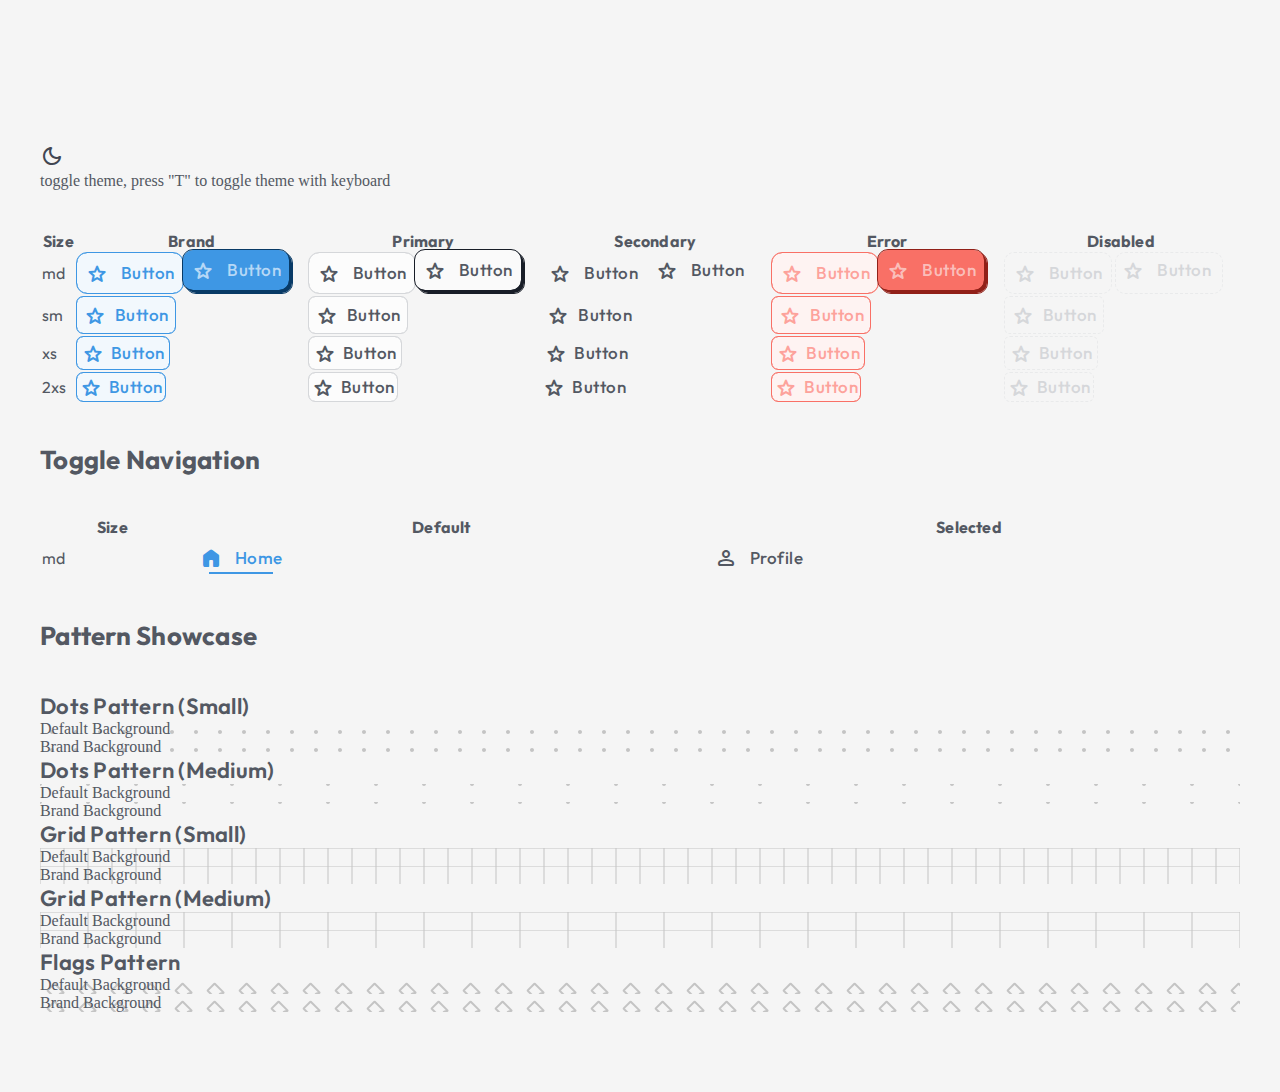
==== components-showcase.html @ cdf7a523 "a lot of things 2.0" ====
<!DOCTYPE html>
<html lang="en" theme="Light" device="Desktop">
<head>
    <meta charset="UTF-8">
    <meta name="viewport" content="width=device-width, initial-scale=1.0">
    <title>ENS Ready Components</title>
    
    <link rel="icon" href="./favicon.ico" type="image/x-icon">
    <link rel="stylesheet" href="./styles.css">
    <link rel="stylesheet" href="https://fonts.googleapis.com/css2?family=Material+Symbols+Rounded:opsz,wght,FILL,GRAD@20..48,100..700,0..1,-50..200&display=swap">
    <script src="./scripts.js" defer></script>
</head>
<body>
    <div class="btn-shadow-brand btn-radius-md">
        <button id="theme-toggle" class="btn-surface-brand btn-size-md" aria-label="Toggle theme">
            <span class="icon material-symbols-rounded">dark_mode</span>
        </button>
        <p>toggle theme, press "T" to toggle theme with keyboard</p>
    </div>

    <table>
        <thead>
            <tr>
                <th>Size</th>
                <th>Brand</th>
                <th>Primary</th>
                <th>Secondary</th>
                <th>Error</th>
                <th>Disabled</th>
            </tr>
        </thead>
        <tbody>
            <tr>
                <td>md</td>
                <td>
                    <button class="md brand">
                        <span class="surface">
                            <span class="icon material-symbols-rounded">star</span>
                            Button
                        </span>
                    </button>
                    <button class="md brand elevated">
                        <span class="surface">
                            <span class="icon material-symbols-rounded">star</span>
                            Button
                        </span>
                    </button>
                </td>
                <td>
                    <button class="md primary">
                        <span class="surface">
                            <span class="icon material-symbols-rounded">star</span>
                            Button
                        </span>
                    </button>
                    <button class="md primary elevated">
                        <span class="surface">
                            <span class="icon material-symbols-rounded">star</span>
                            Button
                        </span>
                    </button>
                </td>
                <td>
                    <button class="md secondary">
                        <span class="surface">
                            <span class="icon material-symbols-rounded">star</span>
                            Button
                        </span>
                    </button>
                    <button class="md secondary elevated">
                        <span class="surface">
                            <span class="icon material-symbols-rounded">star</span>
                            Button
                        </span>
                    </button>
                </td>
                <td>
                    <button class="md error">
                        <span class="surface">
                            <span class="icon material-symbols-rounded">star</span>
                            Button
                        </span>
                    </button>
                    <button class="md error elevated">
                        <span class="surface">
                            <span class="icon material-symbols-rounded">star</span>
                            Button
                        </span>
                    </button>
                </td>
                <td>
                    <button class="md disabled">
                        <span class="surface">
                            <span class="icon material-symbols-rounded">star</span>
                            Button
                        </span>
                    </button>
                    <button class="md disabled elevated">
                        <span class="surface">
                            <span class="icon material-symbols-rounded">star</span>
                            Button
                        </span>
                    </button>
                </td>
            </tr>
            <tr>
                <td>sm</td>
                <td>
                    <button class="sm brand">
                        <span class="surface">
                            <span class="icon material-symbols-rounded">star</span>
                            Button
                        </span>
                    </button>
                </td>
                 <td>
                    <button class="sm primary">
                        <span class="surface">
                            <span class="icon material-symbols-rounded">star</span>
                            Button
                        </span>
                    </button>
                </td>
                <td>
                    <button class="sm secondary">
                        <span class="surface">
                            <span class="icon material-symbols-rounded">star</span>
                            Button
                        </span>
                    </button>
                </td>
                <td>
                    <button class="sm error">
                        <span class="surface">
                            <span class="icon material-symbols-rounded">star</span>
                            Button
                        </span>
                    </button>
                </td>
                <td>
                    <button class="sm disabled">
                        <span class="surface">
                            <span class="icon material-symbols-rounded">star</span>
                            Button
                        </span>
                    </button>
                </td>
            </tr>
            <tr>
                <td>xs</td>
                 <td>
                    <button class="xs brand">
                        <span class="surface">
                            <span class="icon material-symbols-rounded">star</span>
                            Button
                        </span>
                    </button>
                </td>
                 <td>
                    <button class="xs primary">
                        <span class="surface">
                            <span class="icon material-symbols-rounded">star</span>
                            Button
                        </span>
                    </button>
                </td>
                <td>
                    <button class="xs secondary">
                        <span class="surface">
                            <span class="icon material-symbols-rounded">star</span>
                            Button
                        </span>
                    </button>
                </td>
                <td>
                    <button class="xs error">
                        <span class="surface">
                            <span class="icon material-symbols-rounded">star</span>
                            Button
                        </span>
                    </button>
                </td>
                <td>
                    <button class="xs disabled">
                        <span class="surface">
                            <span class="icon material-symbols-rounded">star</span>
                            Button
                        </span>
                    </button>
                </td>
            </tr>
            <tr>
                <td>2xs</td>
                <td>
                    <button class="xs2 brand">
                        <span class="surface">
                            <span class="icon material-symbols-rounded">star</span>
                            Button
                        </span>
                    </button>
                </td>
                <td>
                    <button class="xs2 primary">
                        <span class="surface">
                            <span class="icon material-symbols-rounded">star</span>
                            Button
                        </span>
                    </button>
                </td>
                <td>
                    <button class="xs2 secondary">
                        <span class="surface">
                            <span class="icon material-symbols-rounded">star</span>
                            Button
                        </span>
                    </button>
                </td>
                <td>
                    <button class="xs2 error">
                        <span class="surface">
                            <span class="icon material-symbols-rounded">star</span>
                            Button
                        </span>
                    </button>
                </td>
                <td>
                    <button class="xs2 disabled">
                        <span class="surface">
                            <span class="icon material-symbols-rounded">star</span>
                            Button
                        </span>
                    </button>
                </td>
            </tr>
        </tbody>
    </table>

    <h5>Toggle Navigation</h5>
    <table>
        <thead>
            <tr>
                <th>Size</th>
                <th>Default</th>
                <th>Selected</th>
            </tr>
        </thead>
        <tbody>
            <tr>
                <td>md</td>
                <td>
                    <button class="md toggle-nav" data-page="home">
                        <span class="surface">
                            <span class="icon material-symbols-rounded">home</span>
                            Home
                            <span class="underline"></span>
                        </span>
                    </button>
                </td>
                <td>
                    <button class="md toggle-nav" data-page="profile">
                        <span class="surface">
                            <span class="icon material-symbols-rounded">person</span>
                            Profile
                            <span class="underline"></span>
                        </span>
                    </button>
                </td>
            </tr>
        </tbody>
    </table>

    <h5>Pattern Showcase</h5>
    
    <section class="pattern-showcase">
        <h6>Dots Pattern (Small)</h6>
        <div class="pattern-grid">
            <div class="pattern-item default-bg">
                <div class="pattern" style="background-image: url('./Assets/pattern-dots-sm.svg');">
                    Default Background
                </div>
            </div>
            <div class="pattern-item brand-bg">
                <div class="pattern" style="background-image: url('./Assets/pattern-dots-sm.svg');">
                    Brand Background
                </div>
            </div>
        </div>

        <h6>Dots Pattern (Medium)</h6>
        <div class="pattern-grid">
            <div class="pattern-item default-bg">
                <div class="pattern" style="background-image: url('./Assets/pattern-dots-md.svg');">
                    Default Background
                </div>
            </div>
            <div class="pattern-item brand-bg">
                <div class="pattern" style="background-image: url('./Assets/pattern-dots-md.svg');">
                    Brand Background
                </div>
            </div>
        </div>

        <h6>Grid Pattern (Small)</h6>
        <div class="pattern-grid">
            <div class="pattern-item default-bg">
                <div class="pattern" style="background-image: url('./Assets/pattern-grid-sm.svg');">
                    Default Background
                </div>
            </div>
            <div class="pattern-item brand-bg">
                <div class="pattern" style="background-image: url('./Assets/pattern-grid-sm.svg');">
                    Brand Background
                </div>
            </div>
        </div>

        <h6>Grid Pattern (Medium)</h6>
        <div class="pattern-grid">
            <div class="pattern-item default-bg">
                <div class="pattern" style="background-image: url('./Assets/pattern-grid-md.svg');">
                    Default Background
                </div>
            </div>
            <div class="pattern-item brand-bg">
                <div class="pattern" style="background-image: url('./Assets/pattern-grid-md.svg');">
                    Brand Background
                </div>
            </div>
        </div>

        <h6>Flags Pattern</h6>
        <div class="pattern-grid">
            <div class="pattern-item default-bg">
                <div class="pattern" style="background-image: url('./Assets/pattern-flags.svg');">
                    Default Background
                </div>
            </div>
            <div class="pattern-item brand-bg">
                <div class="pattern" style="background-image: url('./Assets/pattern-flags.svg');">
                    Brand Background
                </div>
            </div>
        </div>
    </section>
</body>
</html>
---- styles.css ----
@charset "UTF-8";
@import url('https://fonts.googleapis.com/css2?family=Outfit:wght@100..900&display=swap');
/* variables here: */
@import url("./styles/variables/primitives.css");
@import url("./styles/variables/colors.css");
@import url("./styles/variables/numbers.css");
@import url("./styles/variables/typography.css");
/* components here: */
@import url("./styles/components/click.css");
@import url("./styles/components/dropdown.css");
@import url("./styles/components/toggle.css");
@import url("./styles/components/input.css");
@import url("./styles/components/big-components.css");
@import url("./styles/components/inactive.css");
@import url("./styles/components/big-elements.css");
@import url('./styles/components/fonts.css');

* {
  /* outline: 0.08rem dashed red; */
  margin: 0;
  padding: 0;
}

html {
  padding-top: 64px;
}

body {
  display: flex;
  flex-direction: column;
  align-items: left;
  margin: 0;
  gap: var(--container-gap_between-3xl);
  background-color: var(--bg-tertiary);
  color: var(--text-tertiary);
  overflow-x: hidden;
  padding: var(--container-padding-vertical-xlg) var(--container-padding-horizontal-xlg);
}

/* Button base styles */
button {
  position: relative;
  display: inline-flex;
  align-items: center;
  height: fit-content;
  overflow: hidden;
  cursor: pointer;
  border: none;
  outline: none;
  outline: 1.3px solid var(--border);
  background-color: var(--border);
  --fg: var(--text-secondary);
  --text: var(--text-secondary);
  --text_hover: var(--text-primary);
  --text_press: var(--text-tertiary);
  --bg: var(--bg-primary);
  color: var(--text);
}
.logo {
  height: 42px;
  width: auto;
}
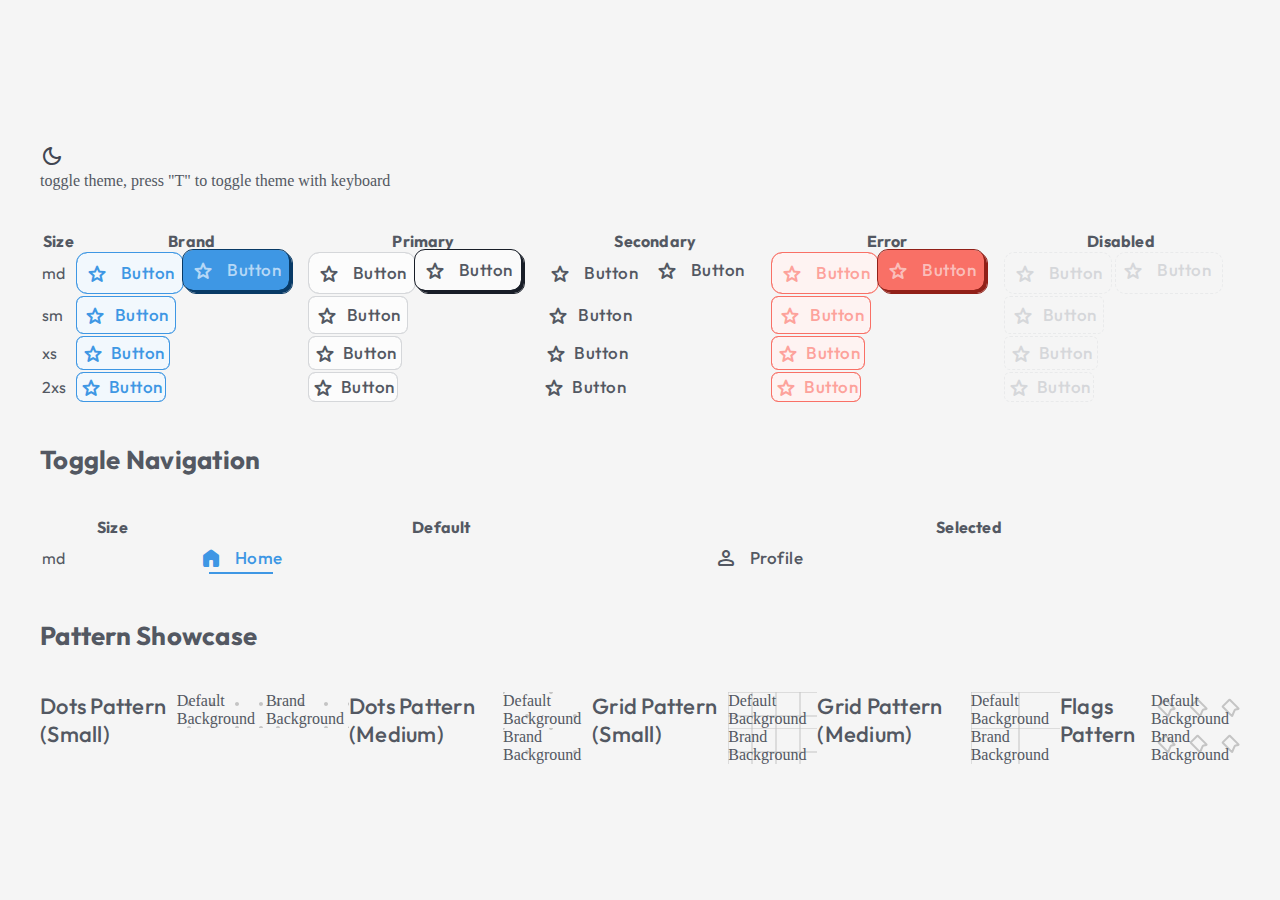
==== commit 042a3d20: "Refactor layout in components-showcase.html and index.html; update form.html for new GB ENS form str" ====
--- a/components-showcase.html
+++ b/components-showcase.html
@@ -271,9 +271,9 @@
 
     <h5>Pattern Showcase</h5>
     
-    <section class="pattern-showcase">
+    <section class="flex flex-col gap-4">
         <h6>Dots Pattern (Small)</h6>
-        <div class="pattern-grid">
+        <div class="flex flex-row gap-4">
             <div class="pattern-item default-bg">
                 <div class="pattern" style="background-image: url('./Assets/pattern-dots-sm.svg');">
                     Default Background
--- a/styles.css
+++ b/styles.css
@@ -28,7 +28,7 @@
 body {
   display: flex;
   flex-direction: column;
-  align-items: left;
+  align-items: stretch;
   margin: 0;
   gap: var(--container-gap_between-3xl);
   background-color: var(--bg-tertiary);
@@ -55,6 +55,8 @@
   --text_press: var(--text-tertiary);
   --bg: var(--bg-primary);
   color: var(--text);
+  white-space: nowrap;
+
 }
 .logo {
   height: 42px;
